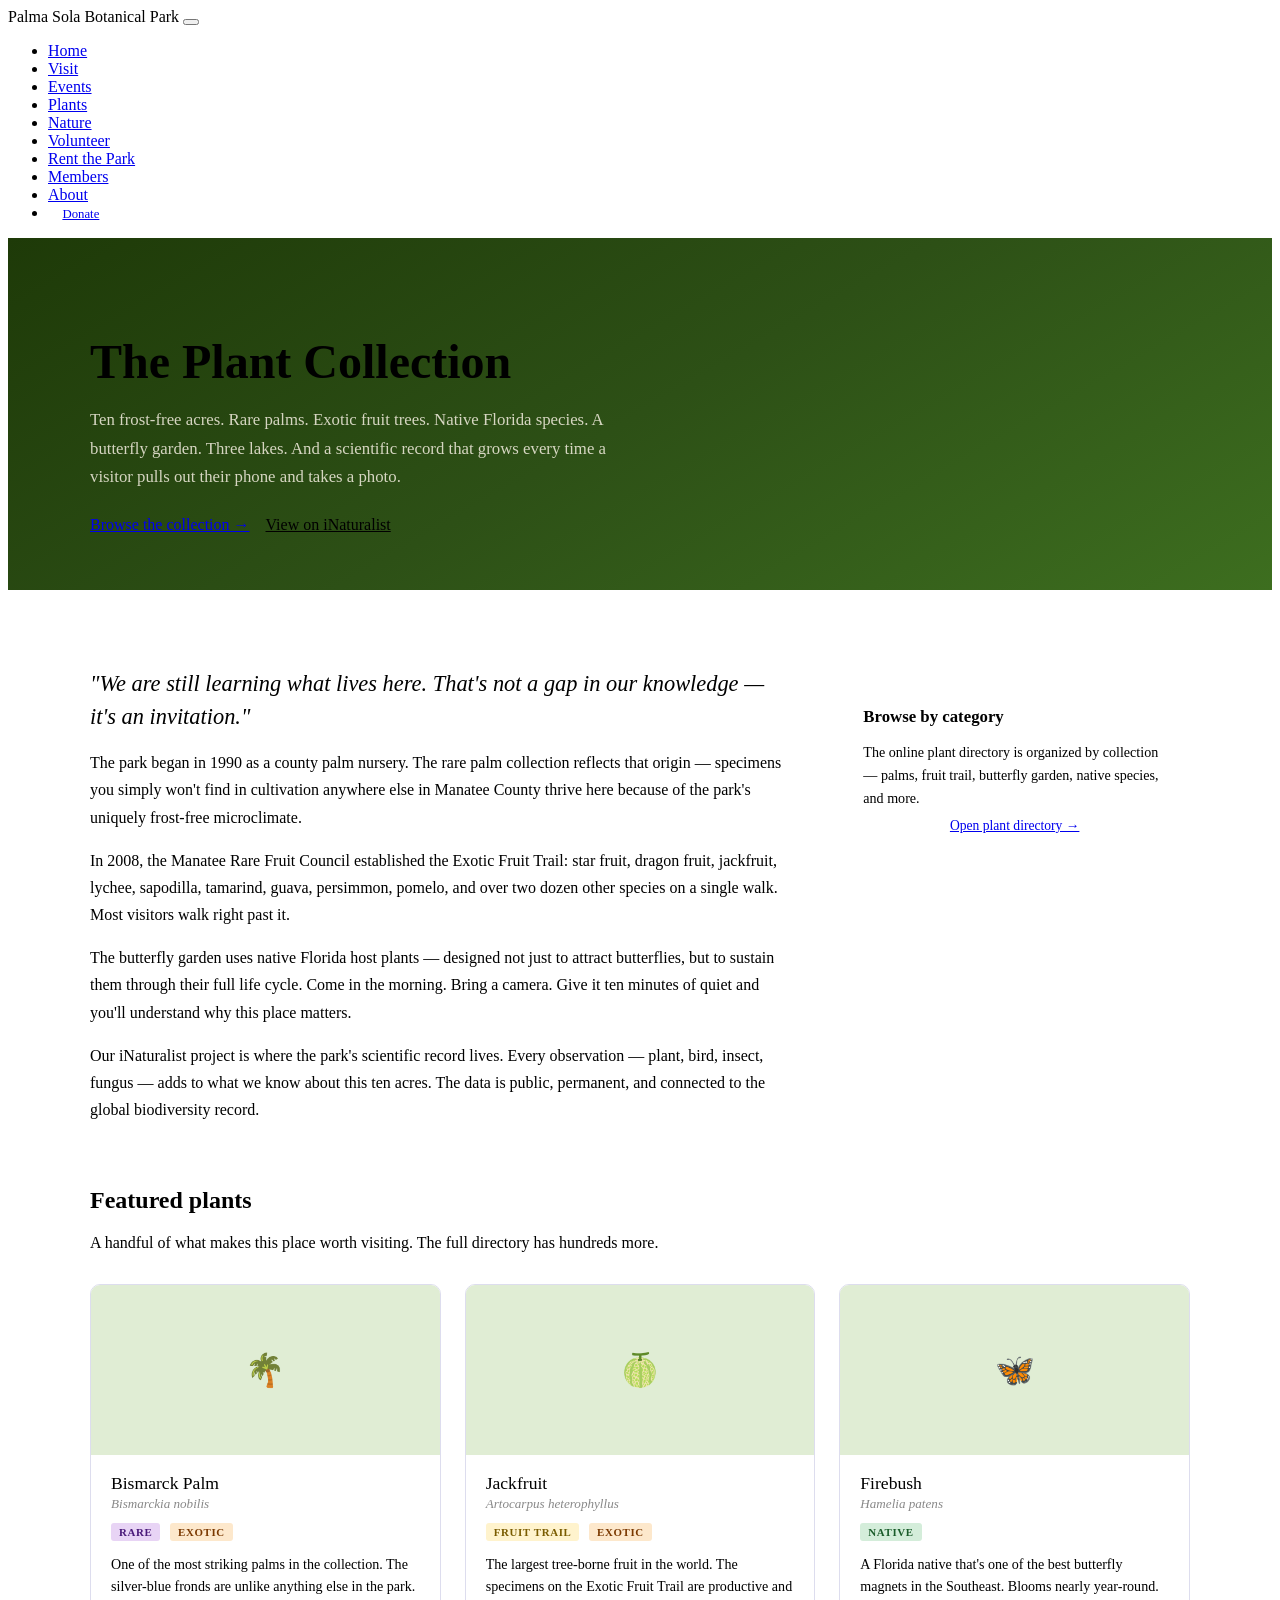
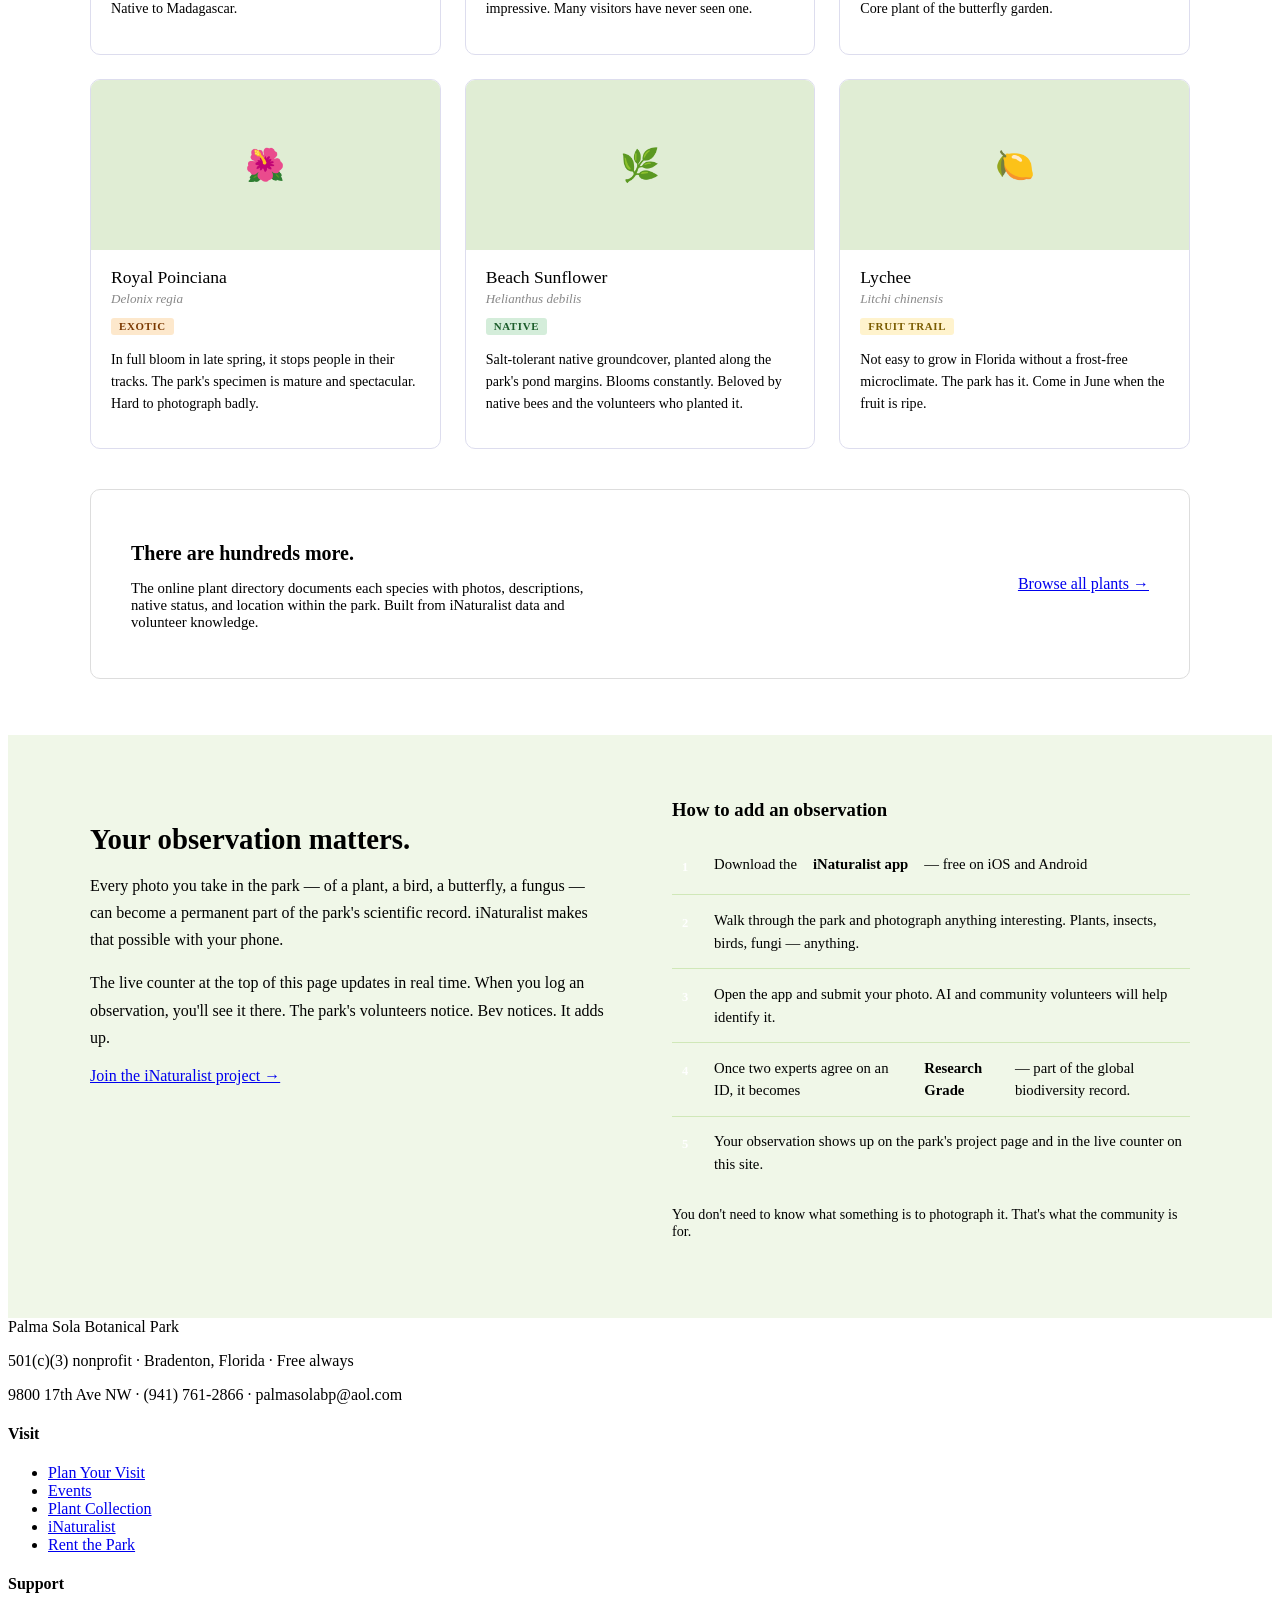
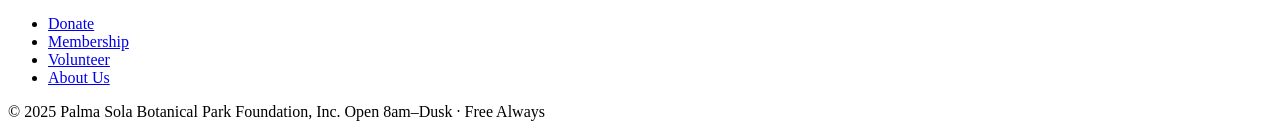
==== plants.html @ dcb482d2 "Add files via upload" ====
<!DOCTYPE html>
<html lang="en">
<head>
  <meta charset="UTF-8">
  <meta name="viewport" content="width=device-width, initial-scale=1.0">
  <title>Plant Collection — Palma Sola Botanical Park</title>
  <meta name="description" content="Browse the documented plant collection at Palma Sola Botanical Park — 460+ species and growing. Live data from iNaturalist.">
  <link rel="stylesheet" href="css/shared.css">
  <style>
    .plants-hero {
      background: linear-gradient(150deg, #1e3a08 0%, #2d5016 50%, #3d6e1f 100%);
      padding: 4rem 1.5rem 3.5rem;
      color: var(--sand);
    }

    .plants-hero-inner {
      max-width: 1100px;
      margin: 0 auto;
      display: grid;
      grid-template-columns: 1fr 280px;
      gap: 3rem;
      align-items: start;
    }

    .plants-hero h1 {
      font-family: var(--font-display);
      font-size: clamp(2rem, 4vw, 3rem);
      color: var(--sand);
      margin-bottom: 0.75rem;
      line-height: 1.15;
    }

    .plants-hero p {
      color: rgba(245,239,224,0.85);
      font-size: 1.05rem;
      line-height: 1.7;
      max-width: 560px;
      margin-bottom: 1.5rem;
    }

    .hero-actions { display: flex; gap: 1rem; flex-wrap: wrap; }

    /* ---- COLLECTION GRID ---- */
    .collection-section {
      max-width: 1100px;
      margin: 3.5rem auto;
      padding: 0 1.5rem;
    }

    .collection-intro {
      display: grid;
      grid-template-columns: 2fr 1fr;
      gap: 3rem;
      align-items: start;
      margin-bottom: 3rem;
    }

    .collection-lead {
      font-family: var(--font-display);
      font-size: 1.4rem;
      color: var(--green-deep);
      font-style: italic;
      line-height: 1.45;
      margin-bottom: 1rem;
    }

    .collection-body {
      color: var(--text-light);
      line-height: 1.7;
    }

    .collection-body p { margin-bottom: 1rem; }

    /* ---- FEATURED PLANTS ---- */
    .featured-grid {
      display: grid;
      grid-template-columns: repeat(auto-fill, minmax(260px, 1fr));
      gap: 1.5rem;
      margin: 2rem 0;
    }

    .plant-card {
      border: 1px solid #dde;
      border-radius: 10px;
      overflow: hidden;
      background: var(--white);
      transition: box-shadow 0.2s, transform 0.2s;
      text-decoration: none;
      display: block;
      color: var(--text);
    }

    .plant-card:hover {
      box-shadow: 0 6px 24px rgba(45,80,22,0.14);
      transform: translateY(-3px);
      text-decoration: none;
      color: var(--text);
    }

    .plant-card-img {
      width: 100%;
      height: 170px;
      object-fit: cover;
      background: #e0edd4;
      display: flex;
      align-items: center;
      justify-content: center;
      font-size: 2rem;
    }

    .plant-card-body { padding: 1.1rem 1.25rem 1.25rem; }

    .plant-name {
      font-family: var(--font-display);
      font-size: 1.1rem;
      color: var(--green-deep);
      margin-bottom: 0.15rem;
    }

    .plant-sci {
      font-size: 0.82rem;
      font-style: italic;
      color: #888;
      margin-bottom: 0.6rem;
    }

    .plant-tag {
      display: inline-block;
      font-size: 0.68rem;
      font-weight: 700;
      text-transform: uppercase;
      letter-spacing: 0.06em;
      padding: 0.18rem 0.5rem;
      border-radius: 3px;
      margin-right: 0.35rem;
      margin-bottom: 0.35rem;
    }

    .tag-native { background: #d4edda; color: #1a5c2a; }
    .tag-exotic { background: #fde8cc; color: #7a3800; }
    .tag-rare { background: #e8d4f5; color: #4a1a7a; }
    .tag-fruit { background: #fff3cd; color: #7a5c00; }

    .plant-desc {
      font-size: 0.88rem;
      color: var(--text-light);
      line-height: 1.55;
      margin-top: 0.5rem;
    }

    /* ---- CTA STRIP ---- */
    .cta-strip {
      background: var(--sand);
      border: 1px solid #ddd;
      border-radius: 10px;
      padding: 2rem 2.5rem;
      margin: 2.5rem 0;
      display: flex;
      align-items: center;
      justify-content: space-between;
      gap: 2rem;
    }

    .cta-strip-text h3 {
      font-family: var(--font-display);
      font-size: 1.25rem;
      color: var(--green-deep);
      margin-bottom: 0.4rem;
    }

    .cta-strip-text p {
      font-size: 0.92rem;
      color: var(--text-light);
      max-width: 480px;
    }

    /* ---- CONTRIBUTE SECTION ---- */
    .contribute-section {
      background: #f0f7e8;
      border-top: 3px solid var(--green-light);
      padding: 4rem 1.5rem;
    }

    .contribute-inner {
      max-width: 1100px;
      margin: 0 auto;
      display: grid;
      grid-template-columns: 1fr 1fr;
      gap: 4rem;
      align-items: start;
    }

    .contribute-text h2 {
      font-family: var(--font-display);
      font-size: 1.8rem;
      color: var(--green-deep);
      margin-bottom: 0.75rem;
    }

    .contribute-text p {
      color: var(--text-light);
      line-height: 1.7;
      margin-bottom: 1rem;
    }

    .contribute-steps {
      list-style: none;
      padding: 0;
      counter-reset: steps;
    }

    .contribute-steps li {
      counter-increment: steps;
      display: flex;
      gap: 1rem;
      padding: 0.85rem 0;
      border-bottom: 1px solid #d0e8b8;
      font-size: 0.92rem;
      color: var(--text-light);
      line-height: 1.55;
    }

    .contribute-steps li:last-child { border-bottom: none; }

    .contribute-steps li::before {
      content: counter(steps);
      display: flex;
      align-items: center;
      justify-content: center;
      width: 26px;
      height: 26px;
      border-radius: 50%;
      background: var(--green-mid);
      color: white;
      font-size: 0.78rem;
      font-weight: 700;
      flex-shrink: 0;
      margin-top: 0.1rem;
    }

    /* ---- SIDEBAR in counter area ---- */
    .plants-sidebar {
      position: sticky;
      top: 70px;
    }

    .sidebar-box {
      background: var(--sand);
      border-radius: 8px;
      padding: 1.5rem;
      margin-bottom: 1.25rem;
    }

    .sidebar-box h3 {
      font-family: var(--font-display);
      font-size: 1.05rem;
      color: var(--green-deep);
      margin-bottom: 0.6rem;
    }

    .sidebar-box p {
      font-size: 0.88rem;
      color: var(--text-light);
      line-height: 1.65;
      margin-bottom: 0.5rem;
    }

    /* ---- RESPONSIVE ---- */
    @media (max-width: 900px) {
      .plants-hero-inner { grid-template-columns: 1fr; }
      .collection-intro { grid-template-columns: 1fr; }
      .contribute-inner { grid-template-columns: 1fr; gap: 2rem; }
      .cta-strip { flex-direction: column; align-items: flex-start; }
      .plants-sidebar { position: static; }
    }

    @media (max-width: 600px) {
      .featured-grid { grid-template-columns: 1fr; }
    }
  </style>
</head>
<body>

  <nav class="site-nav">
    <div class="nav-inner">
      <span class="nav-logo">Palma Sola Botanical Park</span>
      <button class="nav-hamburger" aria-label="Menu"><span></span><span></span><span></span></button>
      <ul class="nav-links">
        <li><a href="index.html">Home</a></li>
        <li><a href="visit.html">Visit</a></li>
        <li><a href="events.html">Events</a></li>
        <li><a href="plants.html" class="active">Plants</a></li>
        <li><a href="nature.html">Nature</a></li>
        <li><a href="volunteer.html">Volunteer</a></li>
        <li><a href="venue.html">Rent the Park</a></li>
        <li><a href="members.html">Members</a></li>
        <li><a href="about.html">About</a></li>
        <li><a href="donate.html" class="btn btn-accent" style="padding:0.35rem 0.9rem;font-size:0.8rem;">Donate</a></li>
      </ul>
    </div>
  </nav>

  <!-- HERO with live counter sidebar -->
  <div class="plants-hero">
    <div class="plants-hero-inner">
      <div>
        <h1>The Plant Collection</h1>
        <p>Ten frost-free acres. Rare palms. Exotic fruit trees. Native Florida species. A butterfly garden. Three lakes. And a scientific record that grows every time a visitor pulls out their phone and takes a photo.</p>
        <div class="hero-actions">
          <a href="https://palma-sola-botanical-park.github.io/plants/index.html"
             target="_blank" rel="noopener"
             class="btn btn-primary">Browse the collection →</a>
          <a href="https://www.inaturalist.org/projects/palma-sola-botanical-park"
             target="_blank" rel="noopener"
             class="btn btn-outline" style="border-color:var(--green-light);color:var(--green-light)">View on iNaturalist</a>
        </div>
      </div>
      <!-- Live counter widget -->
      <div id="hero-counter"></div>
    </div>
  </div>

  <!-- MAIN CONTENT -->
  <div class="collection-section">
    <div class="collection-intro">
      <div>
        <p class="collection-lead">"We are still learning what lives here. That's not a gap in our knowledge — it's an invitation."</p>
        <div class="collection-body">
          <p>The park began in 1990 as a county palm nursery. The rare palm collection reflects that origin — specimens you simply won't find in cultivation anywhere else in Manatee County thrive here because of the park's uniquely frost-free microclimate.</p>
          <p>In 2008, the Manatee Rare Fruit Council established the Exotic Fruit Trail: star fruit, dragon fruit, jackfruit, lychee, sapodilla, tamarind, guava, persimmon, pomelo, and over two dozen other species on a single walk. Most visitors walk right past it.</p>
          <p>The butterfly garden uses native Florida host plants — designed not just to attract butterflies, but to sustain them through their full life cycle. Come in the morning. Bring a camera. Give it ten minutes of quiet and you'll understand why this place matters.</p>
          <p>Our iNaturalist project is where the park's scientific record lives. Every observation — plant, bird, insect, fungus — adds to what we know about this ten acres. The data is public, permanent, and connected to the global biodiversity record.</p>
        </div>
      </div>
      <div class="plants-sidebar">
        <div id="sidebar-counter"></div>
        <div class="sidebar-box" style="margin-top:1.25rem">
          <h3>Browse by category</h3>
          <p>The online plant directory is organized by collection — palms, fruit trail, butterfly garden, native species, and more.</p>
          <a href="https://palma-sola-botanical-park.github.io/plants/index.html"
             target="_blank" rel="noopener"
             class="btn btn-outline" style="font-size:0.85rem;display:block;text-align:center">Open plant directory →</a>
        </div>
      </div>
    </div>

    <!-- FEATURED PLANTS -->
    <h2 class="section-head">Featured plants</h2>
    <p style="color:var(--text-light);margin-bottom:0.5rem">A handful of what makes this place worth visiting. The full directory has hundreds more.</p>

    <div class="featured-grid">

      <a href="https://palma-sola-botanical-park.github.io/plants/PSBP-00001-Tree-Crin..."
         class="plant-card" target="_blank" rel="noopener">
        <div class="plant-card-img">🌴</div>
        <div class="plant-card-body">
          <div class="plant-name">Bismarck Palm</div>
          <div class="plant-sci">Bismarckia nobilis</div>
          <span class="plant-tag tag-rare">Rare</span>
          <span class="plant-tag tag-exotic">Exotic</span>
          <p class="plant-desc">One of the most striking palms in the collection. The silver-blue fronds are unlike anything else in the park. Native to Madagascar.</p>
        </div>
      </a>

      <a href="https://palma-sola-botanical-park.github.io/plants/index.html"
         class="plant-card" target="_blank" rel="noopener">
        <div class="plant-card-img">🍈</div>
        <div class="plant-card-body">
          <div class="plant-name">Jackfruit</div>
          <div class="plant-sci">Artocarpus heterophyllus</div>
          <span class="plant-tag tag-fruit">Fruit Trail</span>
          <span class="plant-tag tag-exotic">Exotic</span>
          <p class="plant-desc">The largest tree-borne fruit in the world. The specimens on the Exotic Fruit Trail are productive and impressive. Many visitors have never seen one.</p>
        </div>
      </a>

      <a href="https://palma-sola-botanical-park.github.io/plants/index.html"
         class="plant-card" target="_blank" rel="noopener">
        <div class="plant-card-img">🦋</div>
        <div class="plant-card-body">
          <div class="plant-name">Firebush</div>
          <div class="plant-sci">Hamelia patens</div>
          <span class="plant-tag tag-native">Native</span>
          <p class="plant-desc">A Florida native that's one of the best butterfly magnets in the Southeast. Blooms nearly year-round. Core plant of the butterfly garden.</p>
        </div>
      </a>

      <a href="https://palma-sola-botanical-park.github.io/plants/index.html"
         class="plant-card" target="_blank" rel="noopener">
        <div class="plant-card-img">🌺</div>
        <div class="plant-card-body">
          <div class="plant-name">Royal Poinciana</div>
          <div class="plant-sci">Delonix regia</div>
          <span class="plant-tag tag-exotic">Exotic</span>
          <p class="plant-desc">In full bloom in late spring, it stops people in their tracks. The park's specimen is mature and spectacular. Hard to photograph badly.</p>
        </div>
      </a>

      <a href="https://palma-sola-botanical-park.github.io/plants/index.html"
         class="plant-card" target="_blank" rel="noopener">
        <div class="plant-card-img">🌿</div>
        <div class="plant-card-body">
          <div class="plant-name">Beach Sunflower</div>
          <div class="plant-sci">Helianthus debilis</div>
          <span class="plant-tag tag-native">Native</span>
          <p class="plant-desc">Salt-tolerant native groundcover, planted along the park's pond margins. Blooms constantly. Beloved by native bees and the volunteers who planted it.</p>
        </div>
      </a>

      <a href="https://palma-sola-botanical-park.github.io/plants/index.html"
         class="plant-card" target="_blank" rel="noopener">
        <div class="plant-card-img">🍋</div>
        <div class="plant-card-body">
          <div class="plant-name">Lychee</div>
          <div class="plant-sci">Litchi chinensis</div>
          <span class="plant-tag tag-fruit">Fruit Trail</span>
          <p class="plant-desc">Not easy to grow in Florida without a frost-free microclimate. The park has it. Come in June when the fruit is ripe.</p>
        </div>
      </a>

    </div>

    <div class="cta-strip">
      <div class="cta-strip-text">
        <h3>There are hundreds more.</h3>
        <p>The online plant directory documents each species with photos, descriptions, native status, and location within the park. Built from iNaturalist data and volunteer knowledge.</p>
      </div>
      <a href="https://palma-sola-botanical-park.github.io/plants/index.html"
         target="_blank" rel="noopener"
         class="btn btn-primary" style="white-space:nowrap;flex-shrink:0">Browse all plants →</a>
    </div>
  </div>

  <!-- HOW TO CONTRIBUTE -->
  <section class="contribute-section">
    <div class="contribute-inner">
      <div class="contribute-text">
        <h2>Your observation matters.</h2>
        <p>Every photo you take in the park — of a plant, a bird, a butterfly, a fungus — can become a permanent part of the park's scientific record. iNaturalist makes that possible with your phone.</p>
        <p>The live counter at the top of this page updates in real time. When you log an observation, you'll see it there. The park's volunteers notice. Bev notices. It adds up.</p>
        <a href="https://www.inaturalist.org/projects/palma-sola-botanical-park"
           target="_blank" rel="noopener"
           class="btn btn-primary" style="margin-top:0.5rem">Join the iNaturalist project →</a>
      </div>
      <div>
        <h3 class="sub-head" style="margin-top:0">How to add an observation</h3>
        <ol class="contribute-steps">
          <li>Download the <strong>iNaturalist app</strong> — free on iOS and Android</li>
          <li>Walk through the park and photograph anything interesting. Plants, insects, birds, fungi — anything.</li>
          <li>Open the app and submit your photo. AI and community volunteers will help identify it.</li>
          <li>Once two experts agree on an ID, it becomes <strong>Research Grade</strong> — part of the global biodiversity record.</li>
          <li>Your observation shows up on the park's project page and in the live counter on this site.</li>
        </ol>
        <p style="font-size:0.88rem;color:var(--text-light);margin-top:1rem">You don't need to know what something is to photograph it. That's what the community is for.</p>
      </div>
    </div>
  </section>

  <!-- FOOTER -->
  <footer class="site-footer">
    <div class="footer-inner">
      <div>
        <div class="footer-brand">Palma Sola Botanical Park</div>
        <p class="footer-text">501(c)(3) nonprofit · Bradenton, Florida · Free always</p>
        <p class="footer-text" style="margin-top:0.75rem">9800 17th Ave NW · (941) 761-2866 · palmasolabp@aol.com</p>
      </div>
      <div class="footer-col">
        <h4>Visit</h4>
        <ul>
          <li><a href="visit.html">Plan Your Visit</a></li>
          <li><a href="events.html">Events</a></li>
          <li><a href="plants.html">Plant Collection</a></li>
          <li><a href="nature.html">iNaturalist</a></li>
          <li><a href="venue.html">Rent the Park</a></li>
        </ul>
      </div>
      <div class="footer-col">
        <h4>Support</h4>
        <ul>
          <li><a href="donate.html">Donate</a></li>
          <li><a href="members.html">Membership</a></li>
          <li><a href="volunteer.html">Volunteer</a></li>
          <li><a href="about.html">About Us</a></li>
        </ul>
      </div>
    </div>
    <div class="footer-bottom">
      <span>© 2025 Palma Sola Botanical Park Foundation, Inc.</span>
      <span>Open 8am–Dusk · Free Always</span>
    </div>
  </footer>

  <script src="js/psbp.js"></script>
  <script>
    loadINatCounter('hero-counter');
    loadINatCounter('sidebar-counter');
  </script>
</body>
</html>
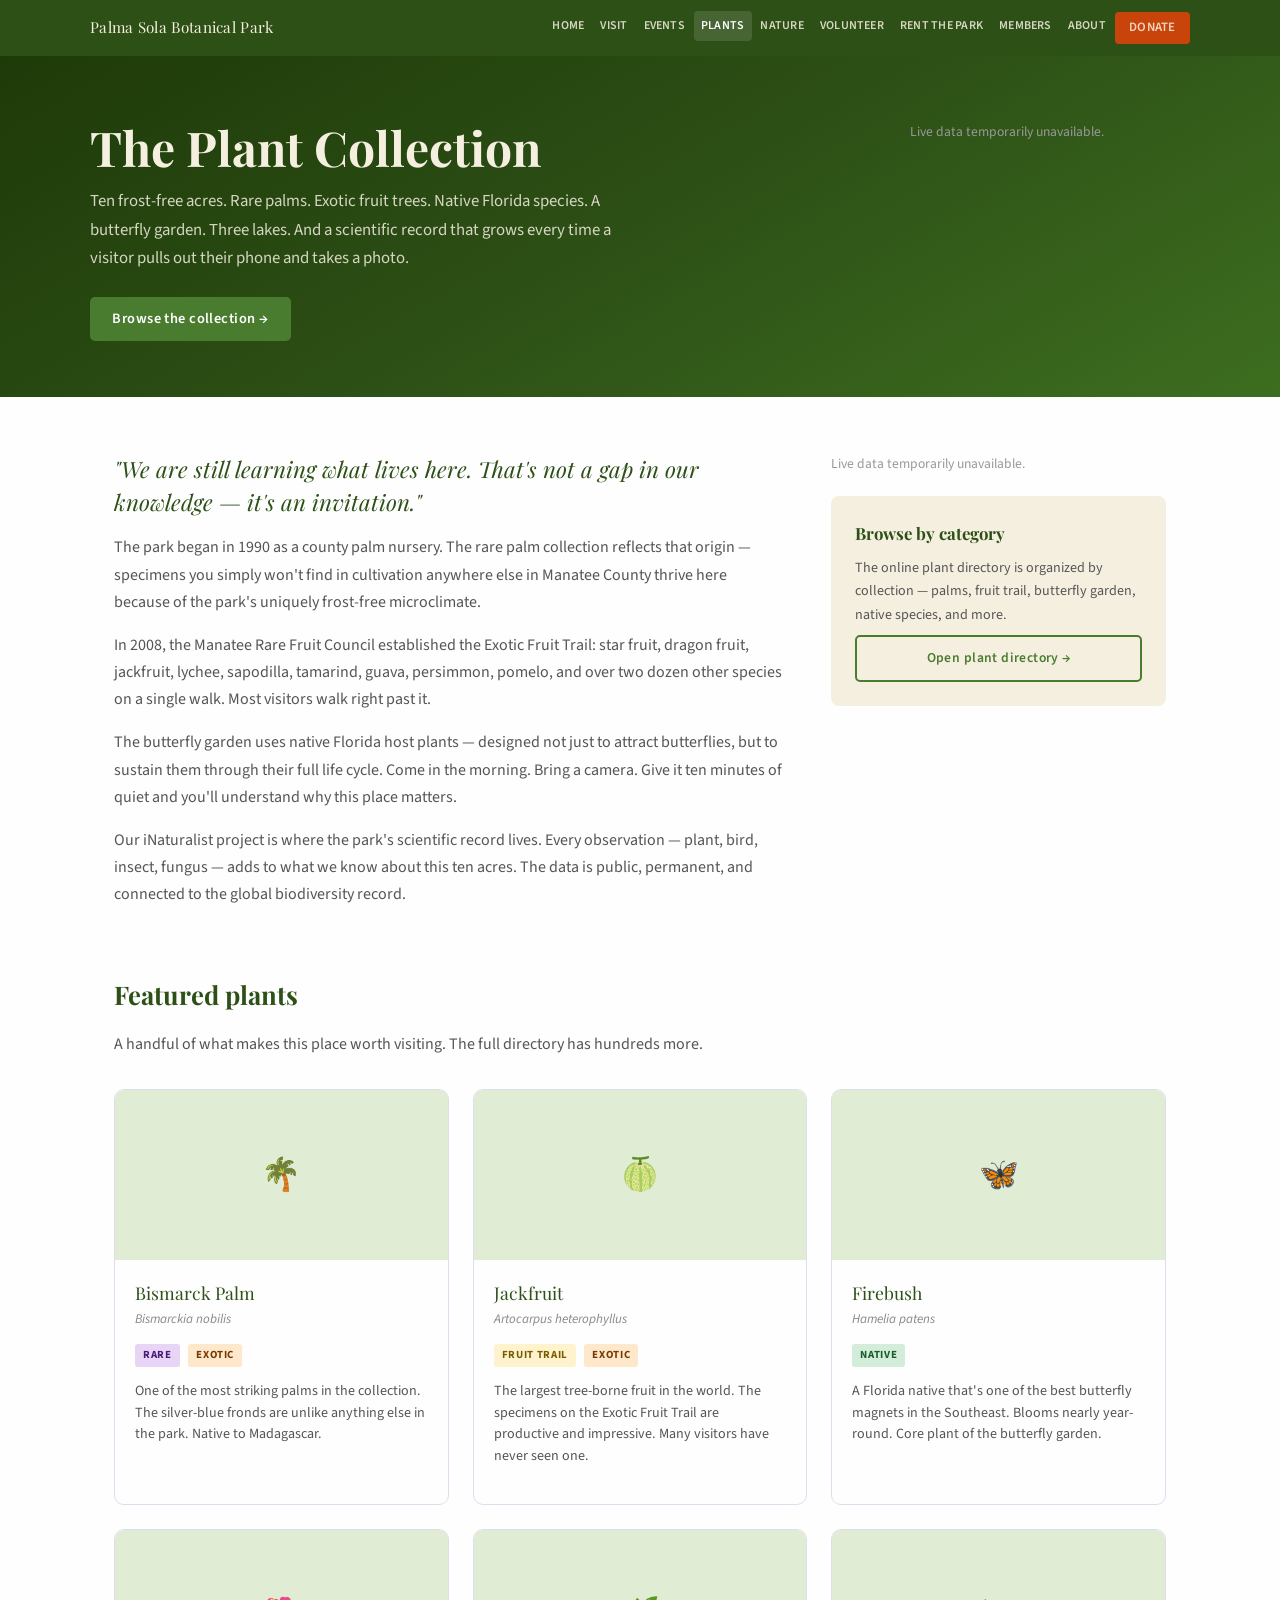
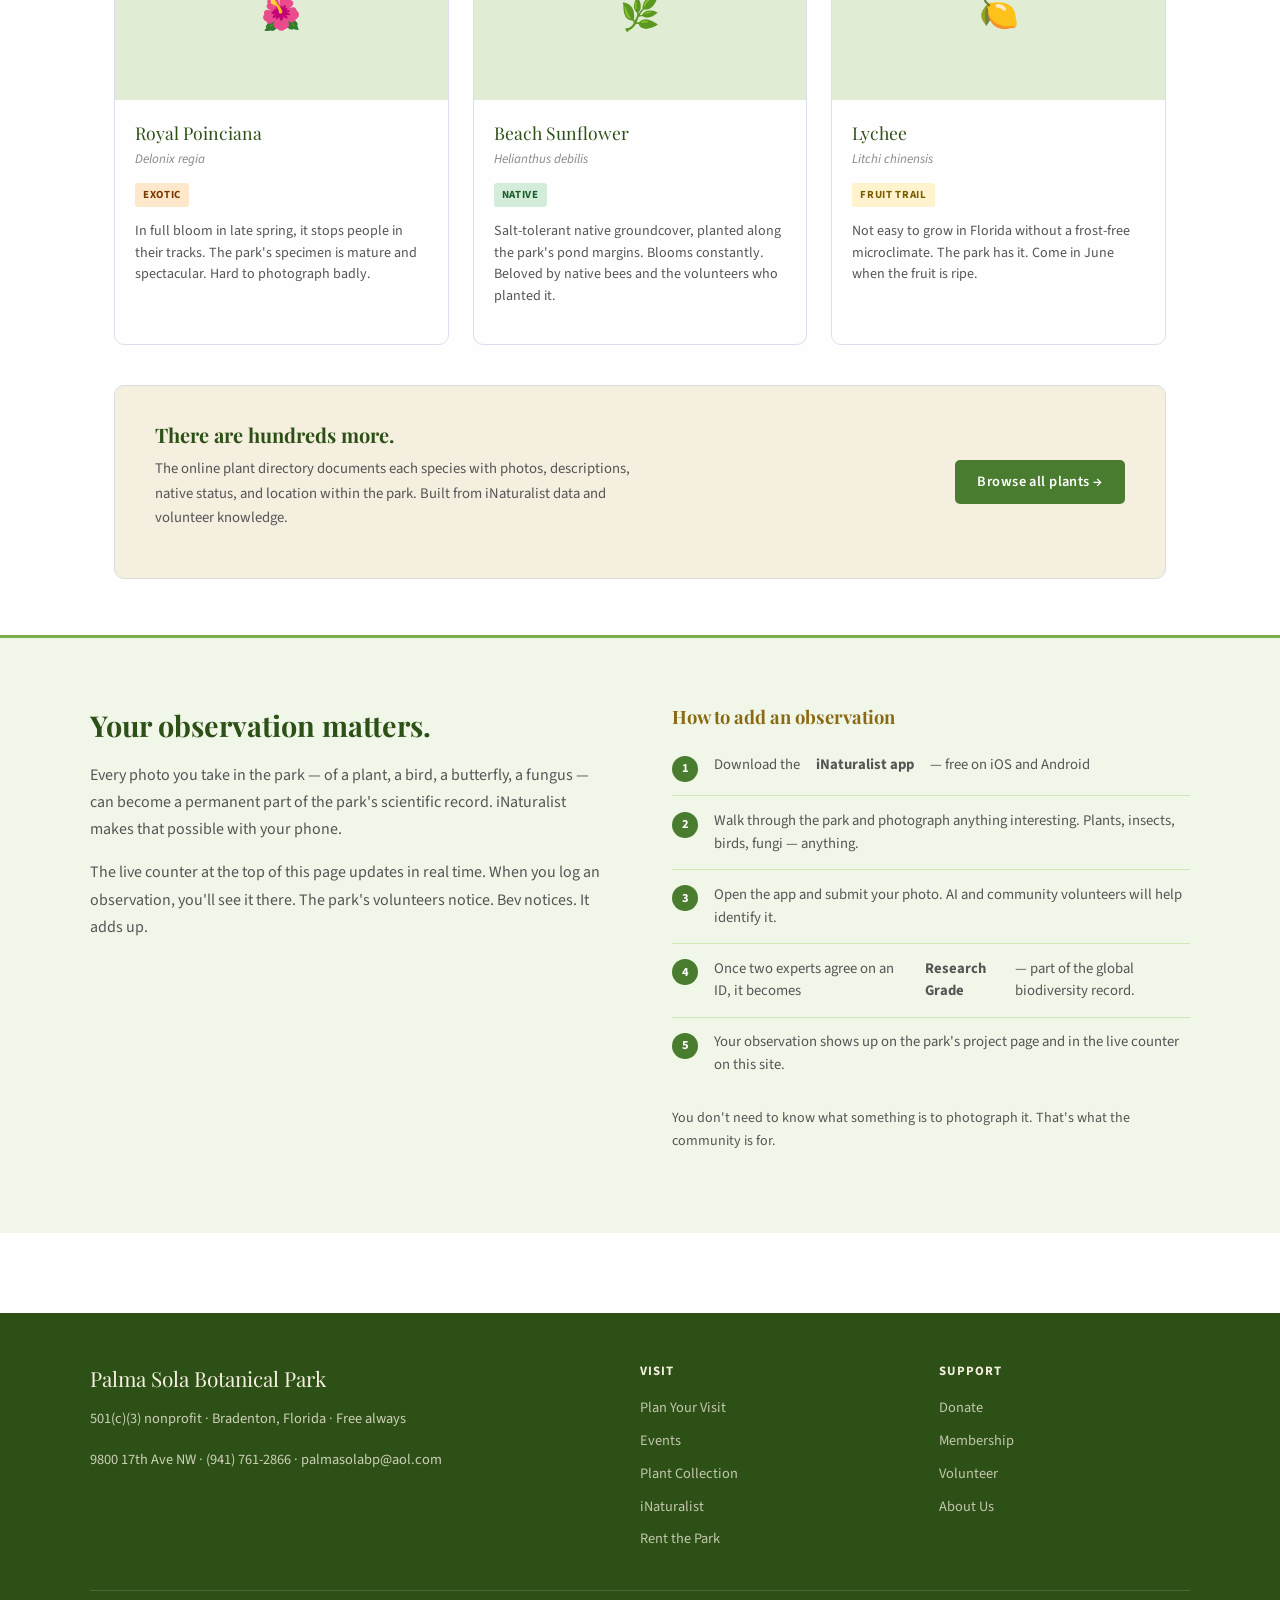
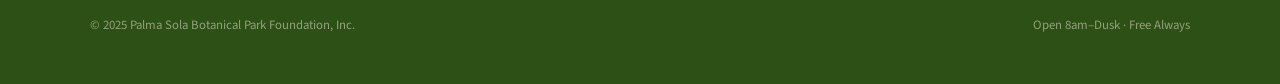
==== commit 2fd9ce75: "Add files via upload" ====
--- a/plants.html
+++ b/plants.html
@@ -310,9 +310,6 @@
           <a href="https://palma-sola-botanical-park.github.io/plants/index.html"
              target="_blank" rel="noopener"
              class="btn btn-primary">Browse the collection →</a>
-          <a href="https://www.inaturalist.org/projects/palma-sola-botanical-park"
-             target="_blank" rel="noopener"
-             class="btn btn-outline" style="border-color:var(--green-light);color:var(--green-light)">View on iNaturalist</a>
         </div>
       </div>
       <!-- Live counter widget -->
@@ -438,9 +435,7 @@
         <h2>Your observation matters.</h2>
         <p>Every photo you take in the park — of a plant, a bird, a butterfly, a fungus — can become a permanent part of the park's scientific record. iNaturalist makes that possible with your phone.</p>
         <p>The live counter at the top of this page updates in real time. When you log an observation, you'll see it there. The park's volunteers notice. Bev notices. It adds up.</p>
-        <a href="https://www.inaturalist.org/projects/palma-sola-botanical-park"
-           target="_blank" rel="noopener"
-           class="btn btn-primary" style="margin-top:0.5rem">Join the iNaturalist project →</a>
+
       </div>
       <div>
         <h3 class="sub-head" style="margin-top:0">How to add an observation</h3>
--- a/css/shared.css
+++ b/css/shared.css
@@ -0,0 +1,391 @@
+/* =============================================
+   PSBP SHARED STYLES
+   ============================================= */
+
+@import url('https://fonts.googleapis.com/css2?family=Playfair+Display:ital,wght@0,400;0,700;1,400&family=Source+Sans+3:wght@300;400;600&display=swap');
+
+:root {
+  --green-deep: #2d5016;
+  --green-mid: #4a7c2f;
+  --green-light: #7aad4e;
+  --earth: #8b6914;
+  --sand: #f5efe0;
+  --white: #fefefe;
+  --text: #1a1a1a;
+  --text-light: #555;
+  --accent: #c8440a;
+  --font-display: 'Playfair Display', Georgia, serif;
+  --font-body: 'Source Sans 3', 'Helvetica Neue', sans-serif;
+}
+
+*, *::before, *::after { box-sizing: border-box; margin: 0; padding: 0; }
+
+html { scroll-behavior: smooth; }
+
+body {
+  font-family: var(--font-body);
+  font-weight: 400;
+  color: var(--text);
+  background: var(--white);
+  line-height: 1.65;
+}
+
+a { color: var(--green-mid); text-decoration: none; }
+a:hover { color: var(--green-deep); text-decoration: underline; }
+
+img { max-width: 100%; display: block; }
+
+/* ---- NAV ---- */
+.site-nav {
+  background: var(--green-deep);
+  position: sticky;
+  top: 0;
+  z-index: 100;
+  padding: 0 1.5rem;
+}
+
+.nav-inner {
+  max-width: 1100px;
+  margin: 0 auto;
+  display: flex;
+  align-items: center;
+  justify-content: space-between;
+  height: 56px;
+}
+
+.nav-logo {
+  font-family: var(--font-display);
+  font-size: 1.1rem;
+  color: var(--sand);
+  letter-spacing: 0.02em;
+  white-space: nowrap;
+}
+
+.nav-links {
+  display: flex;
+  gap: 0.25rem;
+  list-style: none;
+}
+
+.nav-links a {
+  color: rgba(245,239,224,0.85);
+  font-size: 0.85rem;
+  font-weight: 600;
+  padding: 0.4rem 0.65rem;
+  border-radius: 4px;
+  transition: background 0.15s, color 0.15s;
+  letter-spacing: 0.03em;
+  text-transform: uppercase;
+}
+
+.nav-links a:hover,
+.nav-links a.active {
+  background: rgba(255,255,255,0.12);
+  color: var(--white);
+  text-decoration: none;
+}
+
+.nav-hamburger {
+  display: none;
+  background: none;
+  border: none;
+  cursor: pointer;
+  padding: 6px;
+}
+
+.nav-hamburger span {
+  display: block;
+  width: 24px;
+  height: 2px;
+  background: var(--sand);
+  margin: 5px 0;
+  transition: 0.3s;
+}
+
+/* ---- PAGE WRAPPER ---- */
+.page-content {
+  max-width: 1100px;
+  margin: 0 auto;
+  padding: 3rem 1.5rem 5rem;
+}
+
+.page-title {
+  font-family: var(--font-display);
+  font-size: 2.4rem;
+  color: var(--green-deep);
+  margin-bottom: 0.5rem;
+  line-height: 1.2;
+}
+
+.page-subtitle {
+  font-size: 1.1rem;
+  color: var(--text-light);
+  margin-bottom: 2.5rem;
+  border-bottom: 2px solid var(--green-light);
+  padding-bottom: 1.5rem;
+}
+
+/* ---- SECTION HEADINGS ---- */
+h2.section-head {
+  font-family: var(--font-display);
+  font-size: 1.6rem;
+  color: var(--green-deep);
+  margin: 2.5rem 0 1rem;
+}
+
+h3.sub-head {
+  font-family: var(--font-display);
+  font-size: 1.15rem;
+  color: var(--earth);
+  margin: 1.5rem 0 0.5rem;
+}
+
+p { margin-bottom: 1rem; }
+
+/* ---- CARDS ---- */
+.card-grid {
+  display: grid;
+  grid-template-columns: repeat(auto-fill, minmax(280px, 1fr));
+  gap: 1.5rem;
+  margin: 1.5rem 0;
+}
+
+.card {
+  border: 1px solid #ddd;
+  border-radius: 8px;
+  padding: 1.5rem;
+  background: var(--white);
+  transition: box-shadow 0.2s, transform 0.2s;
+}
+
+.card:hover {
+  box-shadow: 0 4px 20px rgba(45,80,22,0.12);
+  transform: translateY(-2px);
+}
+
+/* ---- BUTTONS ---- */
+.btn {
+  display: inline-block;
+  padding: 0.65rem 1.4rem;
+  border-radius: 5px;
+  font-weight: 600;
+  font-size: 0.9rem;
+  letter-spacing: 0.03em;
+  cursor: pointer;
+  transition: background 0.15s, transform 0.1s;
+  text-decoration: none;
+}
+
+.btn:hover { transform: translateY(-1px); text-decoration: none; }
+
+.btn-primary {
+  background: var(--green-mid);
+  color: var(--white);
+}
+.btn-primary:hover { background: var(--green-deep); color: var(--white); }
+
+.btn-outline {
+  border: 2px solid var(--green-mid);
+  color: var(--green-mid);
+  background: transparent;
+}
+.btn-outline:hover { background: var(--green-mid); color: var(--white); }
+
+.btn-accent {
+  background: var(--accent);
+  color: var(--white);
+}
+.btn-accent:hover { background: #a33208; color: var(--white); }
+
+/* ---- FOOTER ---- */
+.site-footer {
+  background: var(--green-deep);
+  color: rgba(245,239,224,0.8);
+  padding: 3rem 1.5rem;
+  margin-top: 5rem;
+}
+
+.footer-inner {
+  max-width: 1100px;
+  margin: 0 auto;
+  display: grid;
+  grid-template-columns: 2fr 1fr 1fr;
+  gap: 3rem;
+}
+
+.footer-brand {
+  font-family: var(--font-display);
+  font-size: 1.3rem;
+  color: var(--sand);
+  margin-bottom: 0.75rem;
+}
+
+.footer-text { font-size: 0.9rem; line-height: 1.7; }
+
+.footer-col h4 {
+  color: var(--sand);
+  font-size: 0.8rem;
+  text-transform: uppercase;
+  letter-spacing: 0.08em;
+  margin-bottom: 0.75rem;
+}
+
+.footer-col ul { list-style: none; }
+.footer-col li { margin-bottom: 0.4rem; }
+.footer-col a { color: rgba(245,239,224,0.75); font-size: 0.9rem; }
+.footer-col a:hover { color: var(--sand); text-decoration: none; }
+
+.footer-bottom {
+  max-width: 1100px;
+  margin: 2rem auto 0;
+  padding-top: 1.5rem;
+  border-top: 1px solid rgba(255,255,255,0.15);
+  font-size: 0.8rem;
+  color: rgba(245,239,224,0.5);
+  display: flex;
+  justify-content: space-between;
+  align-items: center;
+}
+
+/* ---- ALERT BANNER ---- */
+.alert-banner {
+  background: var(--accent);
+  color: white;
+  text-align: center;
+  padding: 0.6rem 1rem;
+  font-size: 0.9rem;
+  font-weight: 600;
+}
+
+.alert-banner a { color: white; text-decoration: underline; }
+
+/* ---- RESPONSIVE ---- */
+@media (max-width: 768px) {
+  .nav-links { display: none; flex-direction: column; position: absolute; top: 56px; left: 0; right: 0; background: var(--green-deep); padding: 1rem; }
+  .nav-links.open { display: flex; }
+  .nav-hamburger { display: block; }
+  .footer-inner { grid-template-columns: 1fr; gap: 2rem; }
+  .page-title { font-size: 1.8rem; }
+  .footer-bottom { flex-direction: column; gap: 0.5rem; text-align: center; }
+}
+
+/* ---- iNAT COUNTER WIDGET ---- */
+.inat-counter {
+  background: var(--green-deep);
+  border-radius: 10px;
+  padding: 1.5rem;
+  color: var(--sand);
+}
+
+.counter-stats {
+  display: flex;
+  gap: 1.5rem;
+  margin-bottom: 1.25rem;
+}
+
+.counter-stat {
+  text-align: center;
+  flex: 1;
+  background: rgba(255,255,255,0.08);
+  border-radius: 8px;
+  padding: 0.85rem 0.5rem;
+}
+
+.counter-num {
+  display: block;
+  font-family: var(--font-display);
+  font-size: 2rem;
+  font-weight: 700;
+  color: var(--green-light);
+  line-height: 1.1;
+}
+
+.counter-label {
+  display: block;
+  font-size: 0.7rem;
+  text-transform: uppercase;
+  letter-spacing: 0.1em;
+  color: rgba(245,239,224,0.6);
+  margin-top: 0.2rem;
+}
+
+.counter-latest {
+  margin-bottom: 1.25rem;
+}
+
+.counter-latest-label {
+  display: block;
+  font-size: 0.72rem;
+  text-transform: uppercase;
+  letter-spacing: 0.1em;
+  color: var(--green-light);
+  font-weight: 700;
+  margin-bottom: 0.5rem;
+}
+
+.counter-photo-link {
+  display: flex;
+  align-items: center;
+  gap: 0.75rem;
+  text-decoration: none;
+  background: rgba(255,255,255,0.07);
+  border-radius: 6px;
+  padding: 0.6rem;
+  transition: background 0.15s;
+}
+
+.counter-photo-link:hover {
+  background: rgba(255,255,255,0.13);
+  text-decoration: none;
+}
+
+.counter-photo {
+  width: 56px;
+  height: 56px;
+  object-fit: cover;
+  border-radius: 5px;
+  flex-shrink: 0;
+}
+
+.counter-photo-name {
+  display: block;
+  font-size: 0.9rem;
+  font-weight: 600;
+  color: var(--sand);
+  line-height: 1.3;
+}
+
+.counter-photo-date {
+  display: block;
+  font-size: 0.75rem;
+  color: rgba(245,239,224,0.55);
+  margin-top: 0.15rem;
+}
+
+.counter-cta {
+  display: block;
+  text-align: center;
+  font-size: 0.85rem;
+  font-weight: 700;
+  color: var(--green-light);
+  padding: 0.5rem 0 0;
+  letter-spacing: 0.02em;
+}
+
+.counter-cta:hover { color: var(--sand); text-decoration: none; }
+
+/* ---- NAV OVERFLOW FIX (added Plants link) ---- */
+.nav-logo { font-size: 0.95rem; }
+
+.nav-links a {
+  font-size: 0.75rem;
+  padding: 0.4rem 0.45rem;
+  letter-spacing: 0.02em;
+}
+
+.nav-links { gap: 0.1rem; }
+
+@media (max-width: 1100px) {
+  .nav-logo { font-size: 0.85rem; }
+  .nav-links a { font-size: 0.72rem; padding: 0.35rem 0.35rem; }
+}
